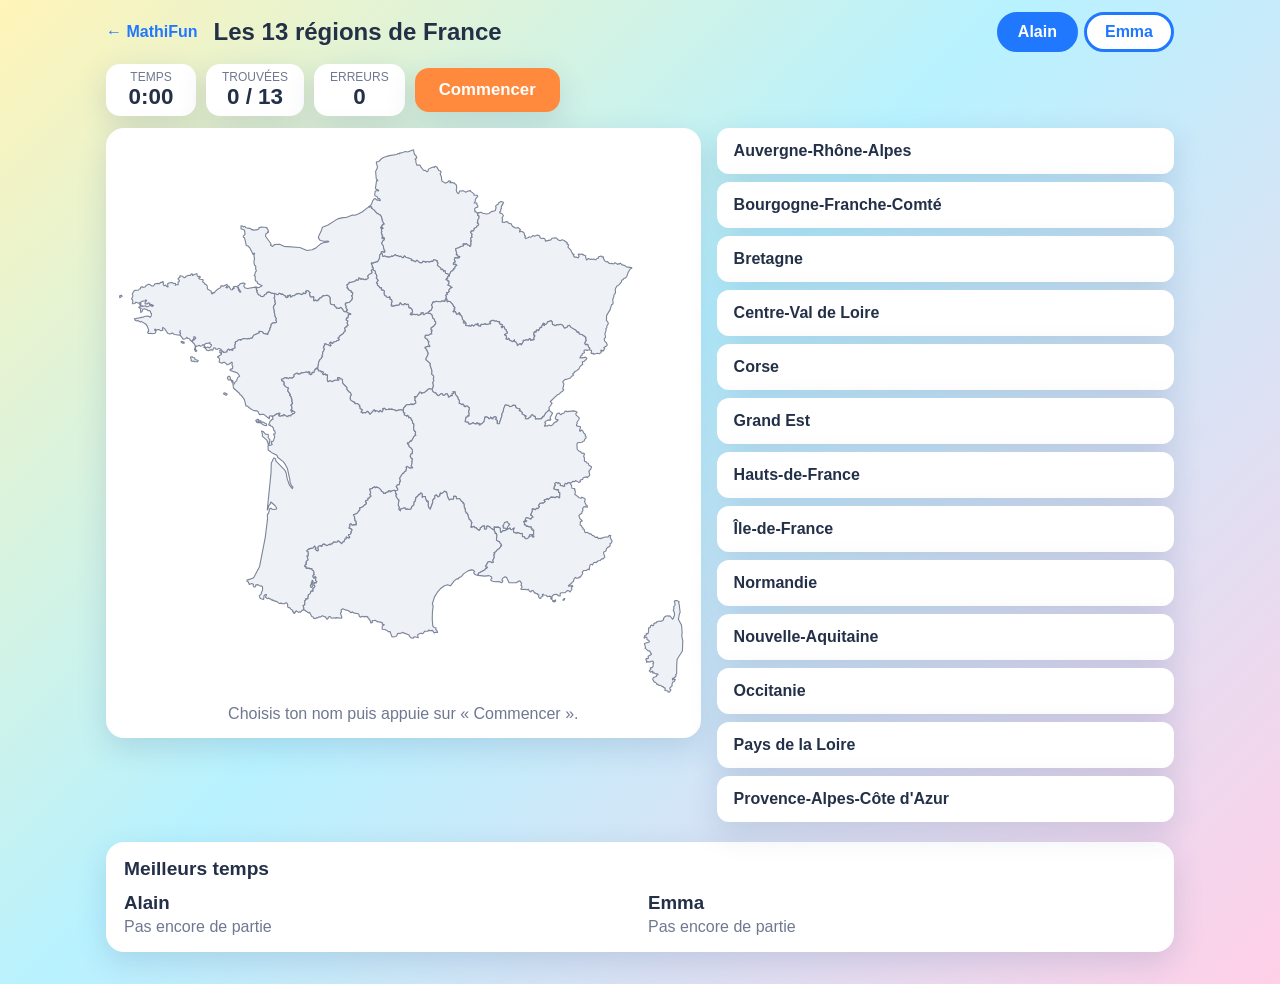
==== regions.html @ d45c07e4 "Add France regions learning game page (regions.html) Map-based quiz of the 13 metropolitan regions w" ====
<!doctype html>
<html lang="fr">
  <head>
    <meta charset="utf-8">
    <meta name="viewport" content="width=device-width, initial-scale=1">
    <title>Les régions de France</title>
    <link rel="stylesheet" href="regions.css">
  </head>
  <body>
    <main class="shell">
      <header class="top">
        <a class="back" href="index.html">← MathiFun</a>
        <h1>Les 13 régions de France</h1>
        <div class="players" role="group" aria-label="Joueur">
          <button type="button" class="player" data-player="Alain">Alain</button>
          <button type="button" class="player" data-player="Emma">Emma</button>
        </div>
      </header>

      <section class="status">
        <div class="stat"><span>Temps</span><strong id="timer">0:00</strong></div>
        <div class="stat"><span>Trouvées</span><strong id="progress">0 / 13</strong></div>
        <div class="stat"><span>Erreurs</span><strong id="errors">0</strong></div>
        <button type="button" id="start" class="primary">Commencer</button>
      </section>

      <section class="board">
        <div class="map-wrap">
          <svg id="map" viewBox="0 0 1030 1010" role="img" aria-label="Carte des régions de France métropolitaine"></svg>
          <p class="hint" id="hint">Choisis ton nom puis appuie sur « Commencer ».</p>
        </div>
        <div class="choices" id="choices" aria-label="Liste des régions"></div>
      </section>

      <section class="scores">
        <h2>Meilleurs temps</h2>
        <div class="score-cols">
          <div><h3>Alain</h3><ol id="scores-Alain"></ol></div>
          <div><h3>Emma</h3><ol id="scores-Emma"></ol></div>
        </div>
      </section>

      <div id="win" class="win" hidden>
        <div class="win-card">
          <h2 id="win-title">Bravo !</h2>
          <p id="win-text"></p>
          <button type="button" id="again" class="primary">Rejouer</button>
        </div>
      </div>
    </main>
    <script src="regions-data.js"></script>
    <script src="regions.js"></script>
  </body>
</html>
---- regions.css ----
:root {
  --blue: #2078ff;
  --green: #28c76f;
  --yellow: #ffd84d;
  --orange: #ff8a3d;
  --ink: #233047;
  --muted: #6f7890;
  --danger: #e63946;
  --shadow: 0 10px 30px rgba(32, 62, 120, 0.15);
}

* { box-sizing: border-box; }

body {
  margin: 0;
  min-height: 100vh;
  font-family: "Trebuchet MS", "Segoe UI", Arial, sans-serif;
  color: var(--ink);
  background: linear-gradient(135deg, #fff4b8 0%, #b8f2ff 45%, #ffd0e8 100%);
}

button { font: inherit; cursor: pointer; }

.shell { max-width: 1100px; margin: 0 auto; padding: 12px 16px 32px; }

.top { display: flex; flex-wrap: wrap; align-items: center; gap: 8px 16px; }
.top h1 { flex: 1; margin: 0; font-size: 1.5rem; }
.back { color: var(--blue); font-weight: 700; text-decoration: none; }

.players { display: flex; gap: 6px; }
.player {
  padding: 8px 18px; border-radius: 999px; border: 3px solid var(--blue);
  background: #fff; color: var(--blue); font-weight: 700;
}
.player.active { background: var(--blue); color: #fff; }

.status { display: flex; flex-wrap: wrap; align-items: center; gap: 10px; margin: 12px 0; }
.stat {
  background: #fff; border-radius: 14px; padding: 6px 16px; box-shadow: var(--shadow);
  display: flex; flex-direction: column; align-items: center; min-width: 90px;
}
.stat span { font-size: .75rem; color: var(--muted); text-transform: uppercase; }
.stat strong { font-size: 1.4rem; font-variant-numeric: tabular-nums; }

.primary {
  padding: 12px 24px; border: 0; border-radius: 14px; background: var(--orange);
  color: #fff; font-weight: 700; font-size: 1.05rem; box-shadow: var(--shadow);
}
.primary:hover { filter: brightness(1.05); }

.board { display: grid; grid-template-columns: minmax(0, 1.3fr) minmax(0, 1fr); gap: 16px; align-items: start; }

.map-wrap { background: #fff; border-radius: 18px; padding: 10px; box-shadow: var(--shadow); }
#map { width: 100%; height: auto; max-height: 72vh; display: block; }
.hint { margin: 4px 0 0; text-align: center; color: var(--muted); min-height: 1.4em; }

.region { fill: #eef1f6; stroke: #7b8499; stroke-width: 2; stroke-linejoin: round; transition: fill .2s; }
.region.found { fill: var(--green); }
.region.active { fill: var(--yellow); stroke: var(--orange); stroke-width: 5; animation: pulse 1s ease-in-out infinite; }
@keyframes pulse { 50% { fill: #ffb703; } }

.choices { display: grid; grid-template-columns: 1fr; gap: 8px; }
.choice {
  padding: 11px 14px; border-radius: 12px; border: 3px solid #fff; background: #fff;
  box-shadow: var(--shadow); text-align: left; font-weight: 700; color: var(--ink);
}
.choice:hover:not(:disabled) { border-color: var(--blue); }
.choice:disabled { cursor: default; }
.choice.done { background: var(--green); color: #fff; }
.choice.wrong { background: var(--danger); color: #fff; animation: shake .35s; }
@keyframes shake { 25% { transform: translateX(-6px); } 75% { transform: translateX(6px); } }

.scores { margin-top: 20px; background: #fff; border-radius: 18px; padding: 8px 18px 14px; box-shadow: var(--shadow); }
.scores h2 { margin: 8px 0; font-size: 1.2rem; }
.scores h3 { margin: 4px 0; }
.score-cols { display: grid; grid-template-columns: 1fr 1fr; gap: 16px; }
.scores ol { margin: 0; padding-left: 22px; }
.scores li { margin: 2px 0; }
.scores li.empty { list-style: none; color: var(--muted); margin-left: -22px; }
.scores li small { color: var(--muted); }

.win { position: fixed; inset: 0; display: grid; place-items: center; background: rgba(35, 48, 71, .55); padding: 16px; }
.win[hidden] { display: none; }
.win-card { background: #fff; border-radius: 20px; padding: 24px 32px; text-align: center; max-width: 360px; box-shadow: var(--shadow); }
.win-card h2 { margin-top: 0; }

@media (max-width: 760px) {
  .board { grid-template-columns: 1fr; }
  .choices { grid-template-columns: 1fr 1fr; }
  .choice { padding: 10px 8px; font-size: .9rem; }
  .top h1 { flex-basis: 100%; order: 3; font-size: 1.25rem; }
}
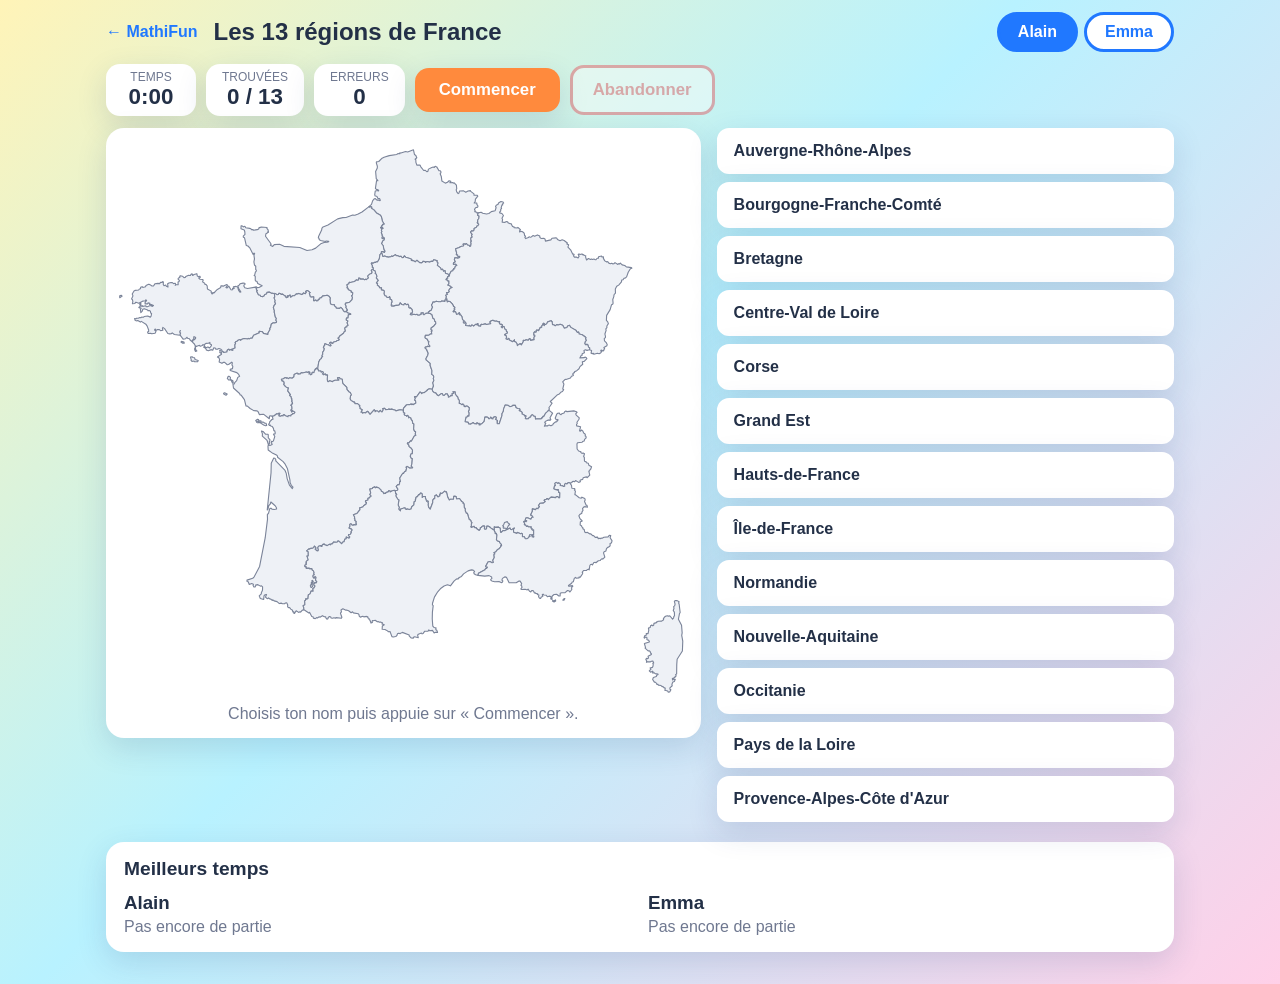
==== commit 6ea43718: "Regions game: add give-up button (reset timer, allow player change) Co-Authored-By: Claude Sonnet 5." ====
--- a/regions.html
+++ b/regions.html
@@ -22,6 +22,7 @@
         <div class="stat"><span>Trouvées</span><strong id="progress">0 / 13</strong></div>
         <div class="stat"><span>Erreurs</span><strong id="errors">0</strong></div>
         <button type="button" id="start" class="primary">Commencer</button>
+        <button type="button" id="giveup" class="secondary" disabled>Abandonner</button>
       </section>
 
       <section class="board">
--- a/regions.css
+++ b/regions.css
@@ -46,6 +46,11 @@
   padding: 12px 24px; border: 0; border-radius: 14px; background: var(--orange);
   color: #fff; font-weight: 700; font-size: 1.05rem; box-shadow: var(--shadow);
 }
+.secondary {
+  padding: 12px 20px; border: 3px solid var(--danger); border-radius: 14px; background: #fff;
+  color: var(--danger); font-weight: 700; font-size: 1.05rem;
+}
+.secondary:disabled { opacity: .4; cursor: default; }
 .primary:hover { filter: brightness(1.05); }
 
 .board { display: grid; grid-template-columns: minmax(0, 1.3fr) minmax(0, 1fr); gap: 16px; align-items: start; }
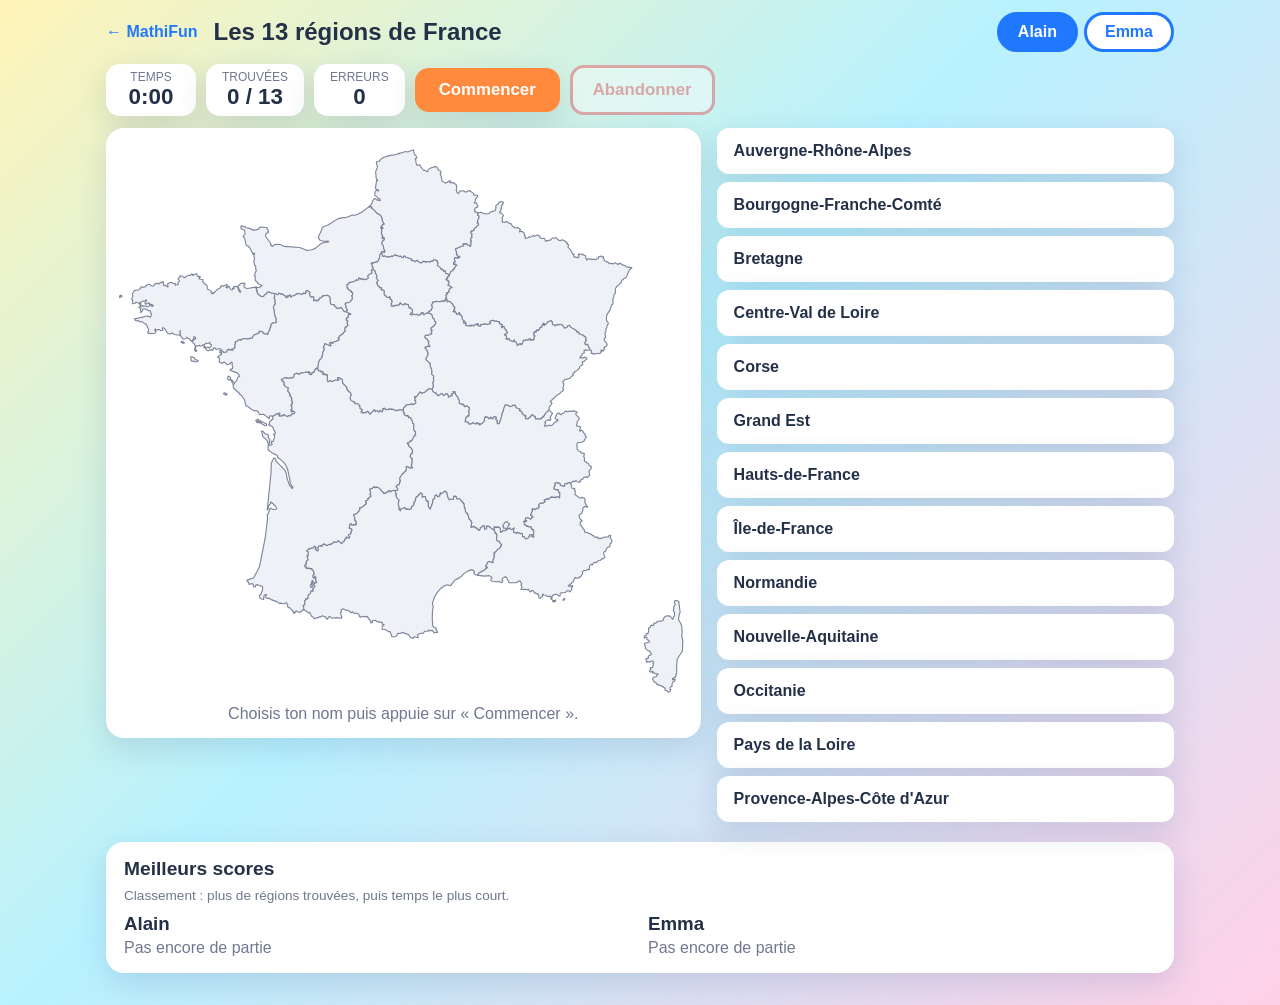
==== commit 18b5e654: "Regions game: scores show regions found and time, lost games recorded Co-Authored-By: Claude Sonnet " ====
--- a/regions.html
+++ b/regions.html
@@ -34,7 +34,8 @@
       </section>
 
       <section class="scores">
-        <h2>Meilleurs temps</h2>
+        <h2>Meilleurs scores</h2>
+        <p class="rule">Classement : plus de régions trouvées, puis temps le plus court.</p>
         <div class="score-cols">
           <div><h3>Alain</h3><ol id="scores-Alain"></ol></div>
           <div><h3>Emma</h3><ol id="scores-Emma"></ol></div>
@@ -45,6 +46,7 @@
         <div class="win-card">
           <h2 id="win-title">Bravo !</h2>
           <p id="win-text"></p>
+          <p id="win-missed" class="missed-name" hidden></p>
           <button type="button" id="again" class="primary">Rejouer</button>
         </div>
       </div>
--- a/regions.css
+++ b/regions.css
@@ -64,6 +64,10 @@
 .region.active { fill: var(--yellow); stroke: var(--orange); stroke-width: 5; animation: pulse 1s ease-in-out infinite; }
 @keyframes pulse { 50% { fill: #ffb703; } }
 
+.region.missed { fill: var(--danger); stroke: #9d1c27; stroke-width: 5; }
+.missed-name { font-size: 1.2rem; font-weight: 700; color: var(--danger); background: #ffe9eb; border-radius: 12px; padding: 10px 14px; }
+.missed-name[hidden] { display: none; }
+
 .choices { display: grid; grid-template-columns: 1fr; gap: 8px; }
 .choice {
   padding: 11px 14px; border-radius: 12px; border: 3px solid #fff; background: #fff;
@@ -82,6 +86,7 @@
 .scores ol { margin: 0; padding-left: 22px; }
 .scores li { margin: 2px 0; }
 .scores li.empty { list-style: none; color: var(--muted); margin-left: -22px; }
+.scores li.perfect strong { color: #1a9a52; }
 .scores li small { color: var(--muted); }
 
 .win { position: fixed; inset: 0; display: grid; place-items: center; background: rgba(35, 48, 71, .55); padding: 16px; }
@@ -95,3 +100,5 @@
   .choice { padding: 10px 8px; font-size: .9rem; }
   .top h1 { flex-basis: 100%; order: 3; font-size: 1.25rem; }
 }
+
+.scores .rule { margin: 0 0 6px; color: var(--muted); font-size: .85rem; }
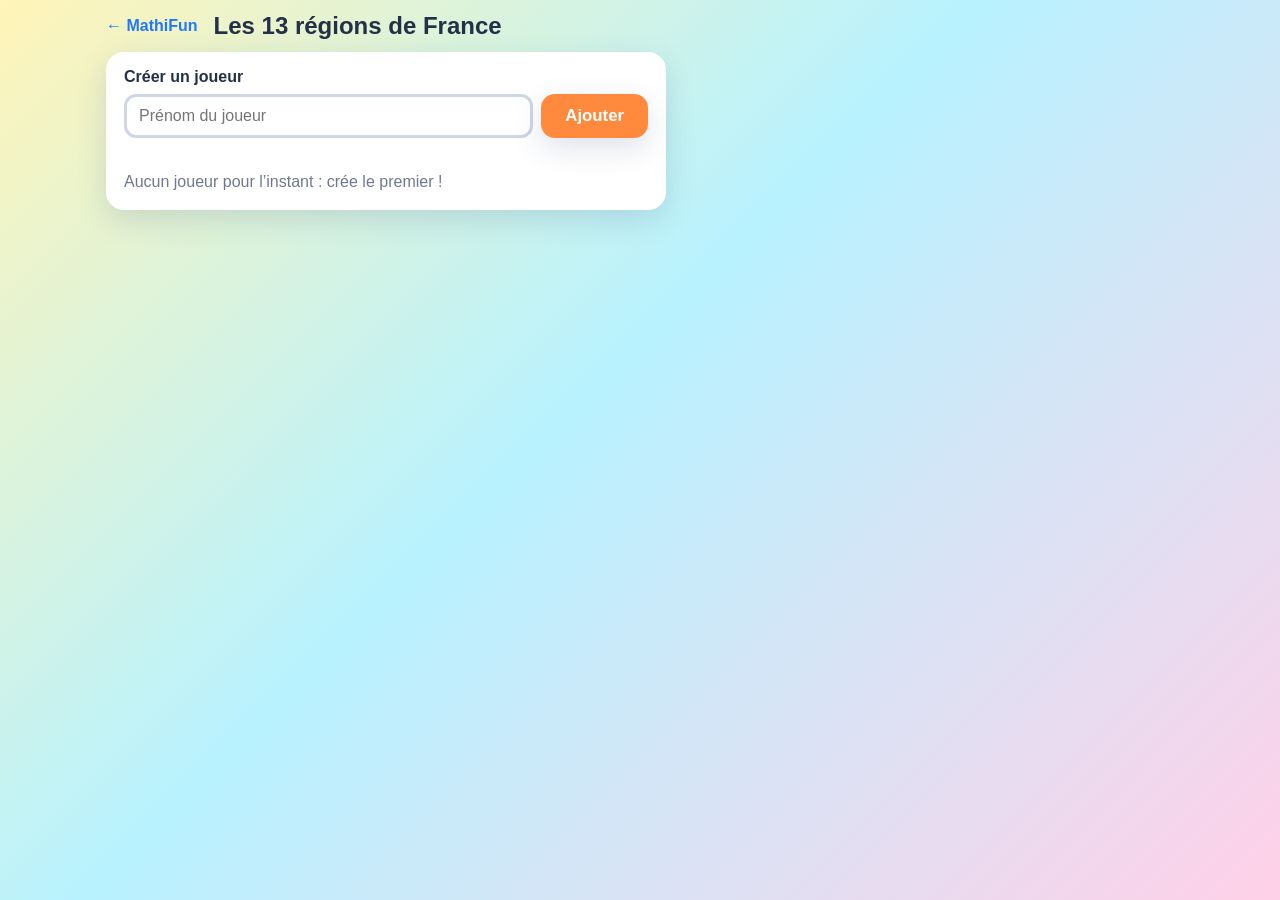
==== commit ffdadf99: "Regions game: use the same player profiles as the maths page (shared IndexedDB) Co-Authored-By: Clau" ====
--- a/regions.html
+++ b/regions.html
@@ -11,12 +11,27 @@
       <header class="top">
         <a class="back" href="index.html">← MathiFun</a>
         <h1>Les 13 régions de France</h1>
-        <div class="players" role="group" aria-label="Joueur">
-          <button type="button" class="player" data-player="Alain">Alain</button>
-          <button type="button" class="player" data-player="Emma">Emma</button>
+        <div class="who-box" id="who-box" hidden>
+          <span>Joueur : <strong id="who"></strong></span>
+          <button type="button" id="switch" class="player">Changer de joueur</button>
         </div>
       </header>
 
+      <section class="login" id="login" hidden>
+        <form id="create-user" class="create-user">
+          <label for="new-user">Créer un joueur</label>
+          <div class="inline-form">
+            <input id="new-user" maxlength="24" placeholder="Prénom du joueur" autocomplete="off">
+            <button type="submit" class="primary">Ajouter</button>
+          </div>
+          <p id="login-msg" class="notice" role="status"></p>
+        </form>
+        <h2 id="user-title" hidden>Choisis ton profil</h2>
+        <p id="no-user" class="notice" hidden>Aucun joueur pour l’instant : crée le premier !</p>
+        <div id="user-list" class="user-list"></div>
+      </section>
+
+      <div id="game" hidden>
       <section class="status">
         <div class="stat"><span>Temps</span><strong id="timer">0:00</strong></div>
         <div class="stat"><span>Trouvées</span><strong id="progress">0 / 13</strong></div>
@@ -28,7 +43,7 @@
       <section class="board">
         <div class="map-wrap">
           <svg id="map" viewBox="0 0 1030 1010" role="img" aria-label="Carte des régions de France métropolitaine"></svg>
-          <p class="hint" id="hint">Choisis ton nom puis appuie sur « Commencer ».</p>
+          <p class="hint" id="hint">Appuie sur « Commencer ».</p>
         </div>
         <div class="choices" id="choices" aria-label="Liste des régions"></div>
       </section>
@@ -36,11 +51,9 @@
       <section class="scores">
         <h2>Meilleurs scores</h2>
         <p class="rule">Classement : plus de régions trouvées, puis temps le plus court.</p>
-        <div class="score-cols">
-          <div><h3>Alain</h3><ol id="scores-Alain"></ol></div>
-          <div><h3>Emma</h3><ol id="scores-Emma"></ol></div>
-        </div>
+        <div class="score-cols" id="score-cols"></div>
       </section>
+      </div>
 
       <div id="win" class="win" hidden>
         <div class="win-card">
--- a/regions.css
+++ b/regions.css
@@ -102,3 +102,22 @@
 }
 
 .scores .rule { margin: 0 0 6px; color: var(--muted); font-size: .85rem; }
+
+[hidden] { display: none !important; }
+.who-box { display: flex; align-items: center; gap: 10px; }
+.login { background: #fff; border-radius: 18px; padding: 8px 18px 18px; box-shadow: var(--shadow); margin-top: 12px; max-width: 560px; }
+.create-user label { font-weight: 700; display: block; margin: 8px 0; }
+.inline-form { display: flex; gap: 8px; }
+.inline-form input { flex: 1; min-width: 0; padding: 10px 12px; border: 3px solid #cfd6e4; border-radius: 12px; font: inherit; }
+.notice { color: var(--muted); min-height: 1.2em; margin: 8px 0 0; }
+.user-list { display: grid; gap: 8px; }
+.user-card {
+  display: flex; align-items: center; gap: 12px; padding: 10px 14px; border: 3px solid #e3e8f2;
+  border-radius: 14px; background: #fff; text-align: left; color: var(--ink); font-size: 1.1rem;
+}
+.user-card:hover { border-color: var(--blue); }
+.avatar {
+  width: 40px; height: 40px; border-radius: 50%; background: var(--blue); color: #fff;
+  display: grid; place-items: center; font-weight: 700;
+}
+.score-cols { grid-template-columns: repeat(auto-fit, minmax(200px, 1fr)); }
